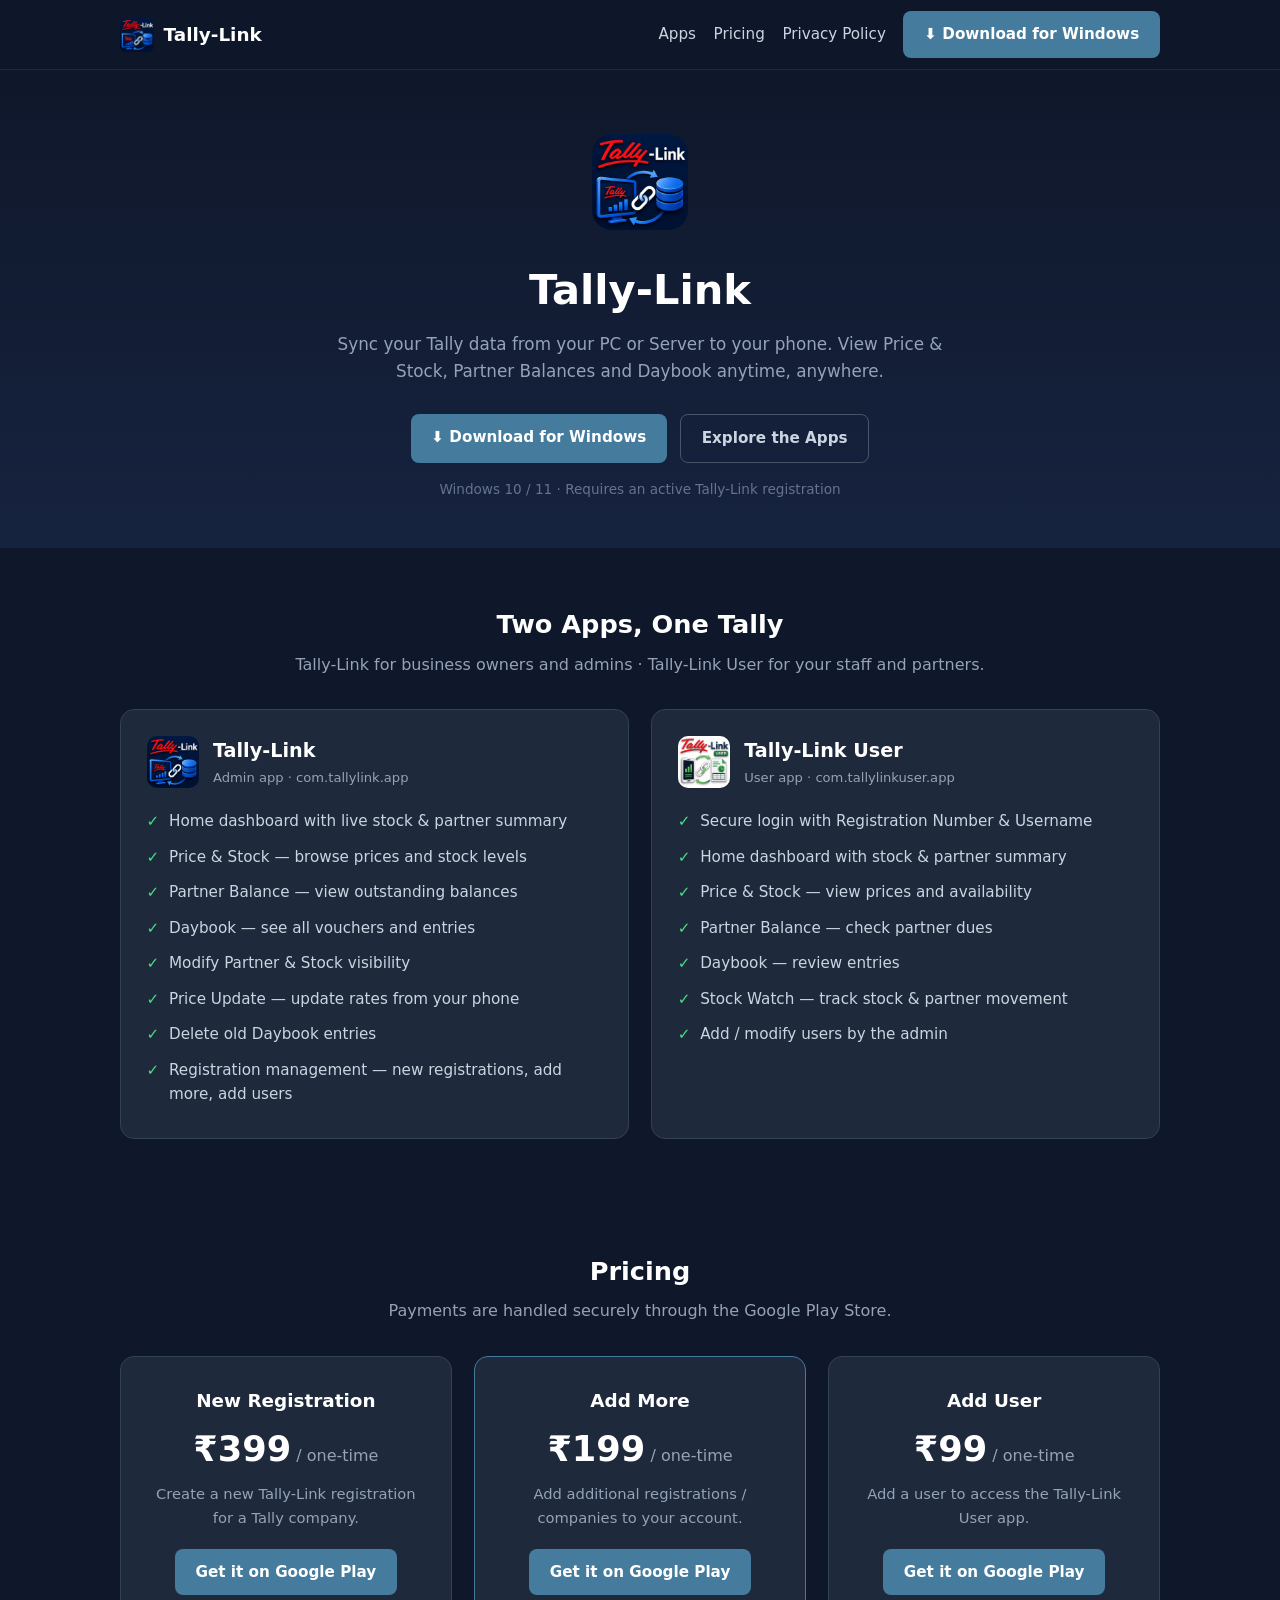
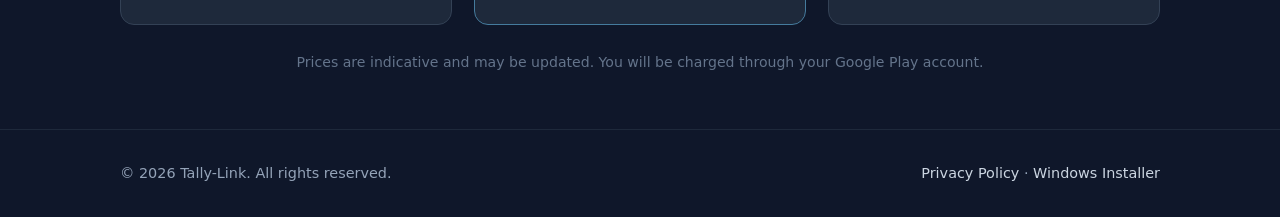
==== index.html @ 01373342 "Initial Tally-Link website (gh-pages)" ====
<!DOCTYPE html>
<html lang="en">
<head>
<meta charset="UTF-8">
<meta name="viewport" content="width=device-width, initial-scale=1.0">
<title>Tally-Link — Sync Your Tally Data Anywhere</title>
<meta name="description" content="Tally-Link syncs your Tally data — Price, Stock, Partner Balances and Daybook — from your PC to your phone. Download the Windows installer.">
<link rel="icon" type="image/png" href="assets/favicon.png">
<link rel="stylesheet" href="styles.css">
</head>
<body>

<header>
  <div class="container">
    <a class="brand" href="index.html">
      <img src="assets/Tally-Link.png" alt="Tally-Link logo">
      Tally-Link
    </a>
    <nav>
      <a href="#apps">Apps</a>
      <a href="#pricing">Pricing</a>
      <a href="privacy-policy.html">Privacy Policy</a>
      <a class="btn btn-primary" href="https://github.com/tally-link/installer/raw/refs/heads/main/TallyLink_Setup.exe" download="TallyLink_Setup.exe">⬇ Download for Windows</a>
    </nav>
  </div>
</header>

<section class="hero">
  <div class="container">
    <img class="hero-logo" src="assets/Tally-Link.png" alt="Tally-Link">
    <h1>Tally-Link</h1>
    <p class="tag">Sync your Tally data from your PC or Server to your phone. View Price &amp; Stock, Partner Balances and Daybook anytime, anywhere.</p>
    <div class="hero-actions">
      <a class="btn btn-primary" href="https://github.com/tally-link/installer/raw/refs/heads/main/TallyLink_Setup.exe" download="TallyLink_Setup.exe">⬇ Download for Windows</a>
      <a class="btn btn-ghost" href="#apps">Explore the Apps</a>
    </div>
    <p class="hero-note">Windows 10 / 11 · Requires an active Tally-Link registration</p>
  </div>
</section>

<section id="apps">
  <div class="container">
    <h2 class="section-title">Two Apps, One Tally</h2>
    <p class="section-sub">Tally-Link for business owners and admins · Tally-Link User for your staff and partners.</p>
    <div class="apps-grid">

      <div class="app-card">
        <div class="app-head">
          <img src="assets/Tally-Link.png" alt="Tally-Link app">
          <div>
            <h3>Tally-Link</h3>
            <div class="app-tag">Admin app · com.tallylink.app</div>
          </div>
        </div>
        <ul>
          <li>Home dashboard with live stock &amp; partner summary</li>
          <li>Price &amp; Stock — browse prices and stock levels</li>
          <li>Partner Balance — view outstanding balances</li>
          <li>Daybook — see all vouchers and entries</li>
          <li>Modify Partner &amp; Stock visibility</li>
          <li>Price Update — update rates from your phone</li>
          <li>Delete old Daybook entries</li>
          <li>Registration management — new registrations, add more, add users</li>
        </ul>
      </div>

      <div class="app-card">
        <div class="app-head">
          <img src="assets/Tally-Link-User.png" alt="Tally-Link User app">
          <div>
            <h3>Tally-Link User</h3>
            <div class="app-tag">User app · com.tallylinkuser.app</div>
          </div>
        </div>
        <ul>
          <li>Secure login with Registration Number &amp; Username</li>
          <li>Home dashboard with stock &amp; partner summary</li>
          <li>Price &amp; Stock — view prices and availability</li>
          <li>Partner Balance — check partner dues</li>
          <li>Daybook — review entries</li>
          <li>Stock Watch — track stock &amp; partner movement</li>
          <li>Add / modify users by the admin</li>
        </ul>
      </div>

    </div>
  </div>
</section>

<section id="pricing">
  <div class="container">
    <h2 class="section-title">Pricing</h2>
    <p class="section-sub">Payments are handled securely through the Google Play Store.</p>
    <div class="pricing-grid">

      <div class="price-card">
        <h4>New Registration</h4>
        <div class="amount">₹399<span> / one-time</span></div>
        <p class="desc">Create a new Tally-Link registration for a Tally company.</p>
        <a class="btn btn-primary" href="#">Get it on Google Play</a>
      </div>

      <div class="price-card featured">
        <h4>Add More</h4>
        <div class="amount">₹199<span> / one-time</span></div>
        <p class="desc">Add additional registrations / companies to your account.</p>
        <a class="btn btn-primary" href="#">Get it on Google Play</a>
      </div>

      <div class="price-card">
        <h4>Add User</h4>
        <div class="amount">₹99<span> / one-time</span></div>
        <p class="desc">Add a user to access the Tally-Link User app.</p>
        <a class="btn btn-primary" href="#">Get it on Google Play</a>
      </div>

    </div>
    <p class="pay-note">Prices are indicative and may be updated. You will be charged through your Google Play account.</p>
  </div>
</section>

<footer>
  <div class="container">
    <span>© 2026 Tally-Link. All rights reserved.</span>
    <span><a href="privacy-policy.html">Privacy Policy</a> · <a href="https://github.com/tally-link/installer/raw/refs/heads/main/TallyLink_Setup.exe">Windows Installer</a></span>
  </div>
</footer>

</body>
</html>
---- styles.css ----
* { box-sizing: border-box; margin: 0; padding: 0; }

html { scroll-behavior: smooth; }

body {
  font-family: system-ui, -apple-system, 'Segoe UI', Roboto, sans-serif;
  background: #0f172a;
  color: #cbd5e1;
  line-height: 1.6;
}

a { color: #7dd3fc; text-decoration: none; }
a:hover { text-decoration: underline; }

.container { max-width: 1080px; margin: 0 auto; padding: 0 1.25rem; }

header {
  background: rgba(15, 23, 42, 0.9);
  position: sticky;
  top: 0;
  z-index: 100;
  border-bottom: 1px solid #1e293b;
}

header .container {
  display: flex;
  align-items: center;
  justify-content: space-between;
  gap: 1rem;
  padding-top: 0.7rem;
  padding-bottom: 0.7rem;
  flex-wrap: wrap;
}

.brand { display: flex; align-items: center; gap: 0.6rem; font-weight: 700; font-size: 1.15rem; color: #fff; }
.brand img { width: 34px; height: 34px; border-radius: 6px; }

nav { display: flex; align-items: center; gap: 1.1rem; flex-wrap: wrap; }
nav a { color: #cbd5e1; font-size: 0.95rem; }
nav a:hover { color: #fff; }

.btn {
  display: inline-block;
  padding: 0.7rem 1.3rem;
  border-radius: 8px;
  font-weight: 600;
  font-size: 0.95rem;
  border: none;
  cursor: pointer;
  text-align: center;
}
.btn:hover { text-decoration: none; opacity: 0.92; }

.btn-primary { background: #457b9d; color: #fff; }
.btn-green { background: #2d6a4f; color: #fff; }
.btn-ghost { background: transparent; color: #cbd5e1; border: 1px solid #475569; }

section { padding: 3.5rem 0; }

.section-title { font-size: 1.6rem; color: #fff; text-align: center; margin-bottom: 0.4rem; }
.section-sub { text-align: center; color: #94a3b8; margin-bottom: 2rem; }

/* Hero */
.hero {
  padding: 4rem 0 3rem;
  text-align: center;
  background: linear-gradient(180deg, #0f172a 0%, #16233f 100%);
}
.hero-logo { width: 96px; height: 96px; border-radius: 20px; margin-bottom: 1.2rem; }
.hero h1 { font-size: 2.6rem; color: #fff; margin-bottom: 0.5rem; }
.hero p.tag { color: #94a3b8; font-size: 1.05rem; max-width: 640px; margin: 0 auto 1.8rem; }
.hero-actions { display: flex; gap: 0.8rem; justify-content: center; flex-wrap: wrap; }
.hero-note { margin-top: 1rem; font-size: 0.85rem; color: #64748b; }

/* App cards */
.apps-grid { display: grid; grid-template-columns: 1fr 1fr; gap: 1.4rem; }
@media (max-width: 760px) { .apps-grid { grid-template-columns: 1fr; } }

.app-card {
  background: #1e293b;
  border: 1px solid #334155;
  border-radius: 14px;
  padding: 1.6rem;
}
.app-card .app-head { display: flex; align-items: center; gap: 0.9rem; margin-bottom: 1rem; }
.app-card .app-head img { width: 52px; height: 52px; border-radius: 10px; }
.app-card h3 { color: #fff; font-size: 1.2rem; }
.app-card .app-tag { color: #94a3b8; font-size: 0.82rem; }
.app-card ul { list-style: none; }
.app-card li { padding: 0.35rem 0 0.35rem 1.4rem; position: relative; font-size: 0.95rem; }
.app-card li::before { content: '✓'; position: absolute; left: 0; color: #4ade80; font-weight: 700; }

/* Pricing */
.pricing-grid { display: grid; grid-template-columns: repeat(3, 1fr); gap: 1.4rem; }
@media (max-width: 760px) { .pricing-grid { grid-template-columns: 1fr; } }

.price-card {
  background: #1e293b;
  border: 1px solid #334155;
  border-radius: 14px;
  padding: 1.8rem 1.5rem;
  text-align: center;
}
.price-card.featured { border-color: #457b9d; }
.price-card h4 { color: #fff; font-size: 1.15rem; margin-bottom: 0.4rem; }
.price-card .amount { font-size: 2.2rem; font-weight: 800; color: #fff; margin-bottom: 0.3rem; }
.price-card .amount span { font-size: 1rem; color: #94a3b8; font-weight: 500; }
.price-card p.desc { color: #94a3b8; font-size: 0.92rem; margin-bottom: 1.2rem; }
.pay-note {
  text-align: center;
  margin-top: 1.6rem;
  font-size: 0.88rem;
  color: #64748b;
}

/* Footer */
footer {
  border-top: 1px solid #1e293b;
  padding: 2rem 0;
  color: #94a3b8;
  font-size: 0.9rem;
}
footer .container { display: flex; justify-content: space-between; gap: 1rem; flex-wrap: wrap; }
footer a { color: #cbd5e1; }

/* Privacy page */
.policy { max-width: 820px; margin: 0 auto; padding: 3rem 0; }
.policy h1 { color: #fff; font-size: 1.8rem; margin-bottom: 0.3rem; }
.policy .updated { color: #64748b; font-size: 0.85rem; margin-bottom: 1.6rem; }
.policy h2 { color: #fff; font-size: 1.15rem; margin: 1.6rem 0 0.5rem; }
.policy p, .policy li { color: #cbd5e1; font-size: 0.95rem; margin-bottom: 0.6rem; }
.policy ul { padding-left: 1.3rem; }

/* 404 */
.notfound { text-align: center; padding: 6rem 1.25rem; }
.notfound h1 { font-size: 3.5rem; color: #fff; }
.notfound p { color: #94a3b8; margin-bottom: 1.5rem; }
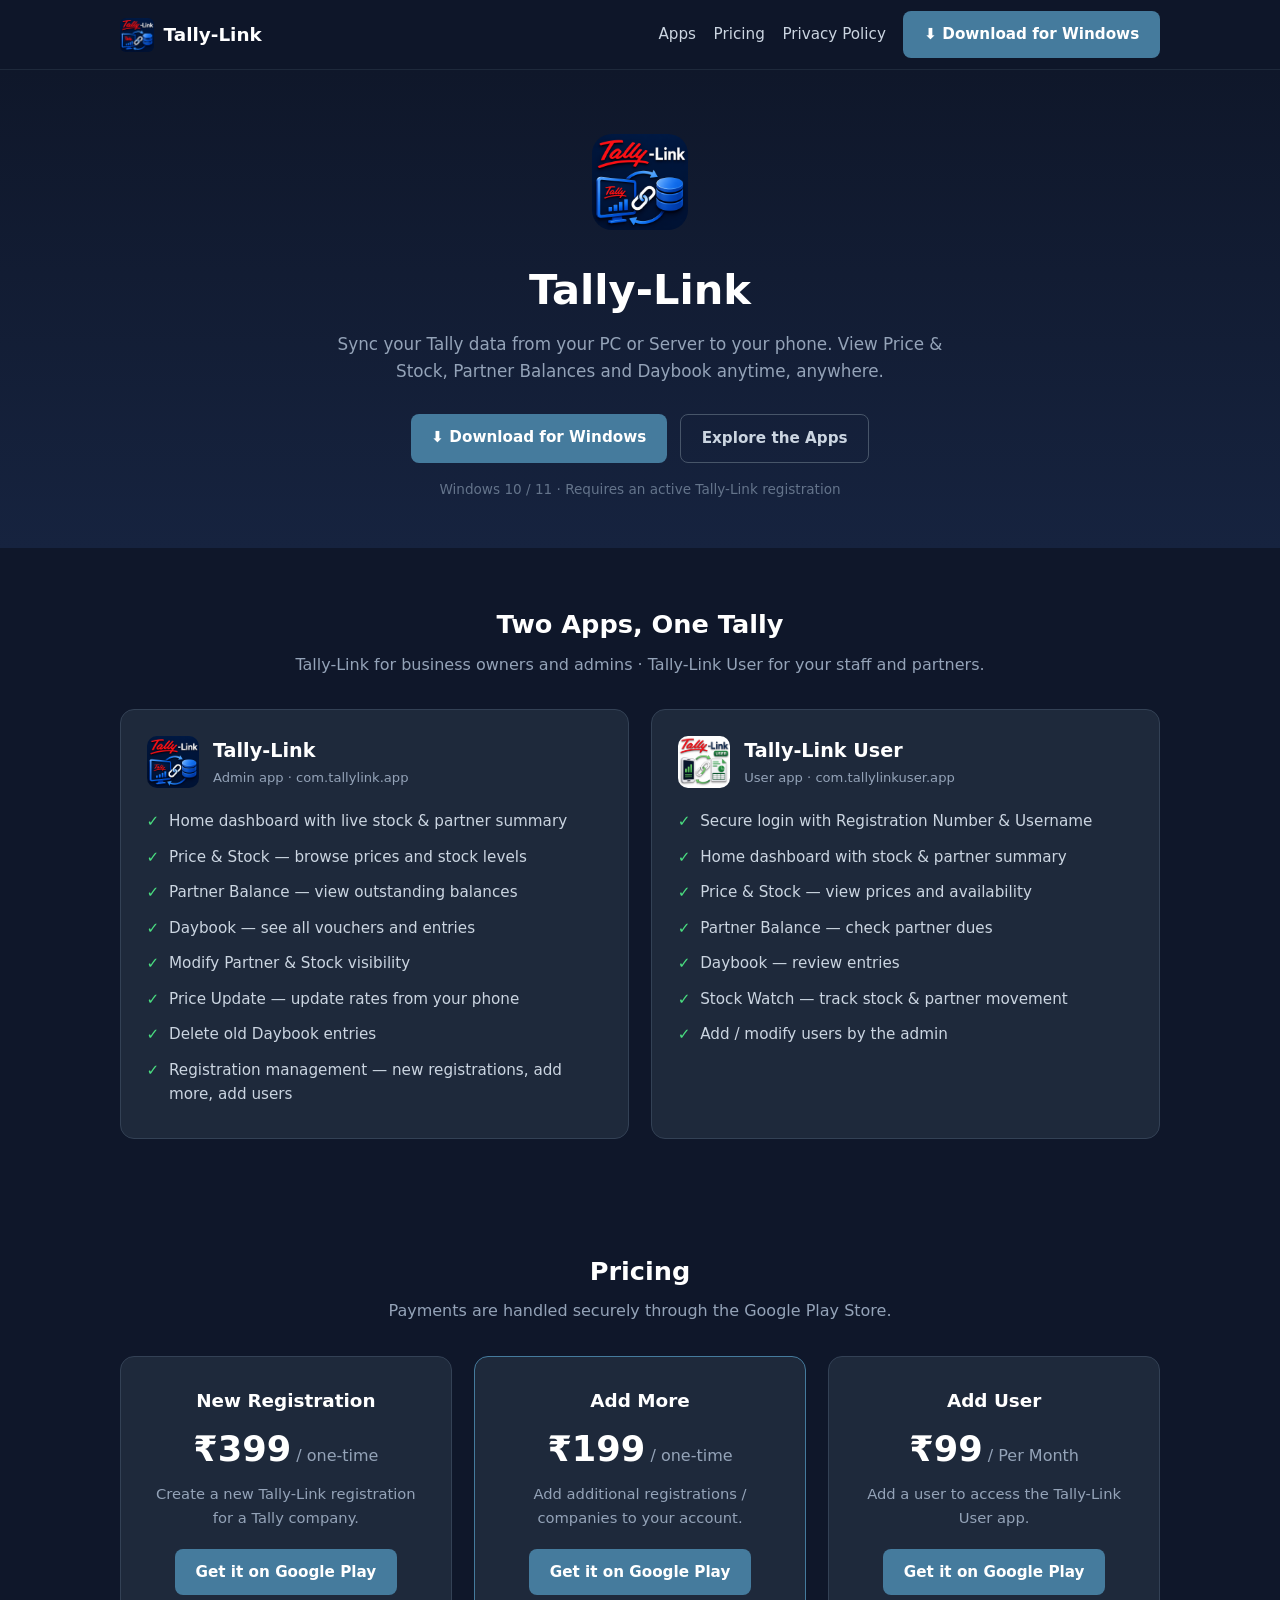
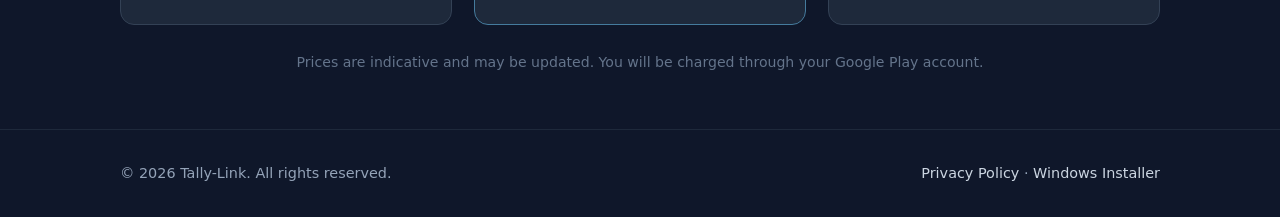
==== commit 10a85218: "Update Add User price: ₹99 / Per Month" ====
--- a/index.html
+++ b/index.html
@@ -109,7 +109,7 @@
 
       <div class="price-card">
         <h4>Add User</h4>
-        <div class="amount">₹99<span> / one-time</span></div>
+        <div class="amount">₹99<span> / Per Month</span></div>
         <p class="desc">Add a user to access the Tally-Link User app.</p>
         <a class="btn btn-primary" href="#">Get it on Google Play</a>
       </div>
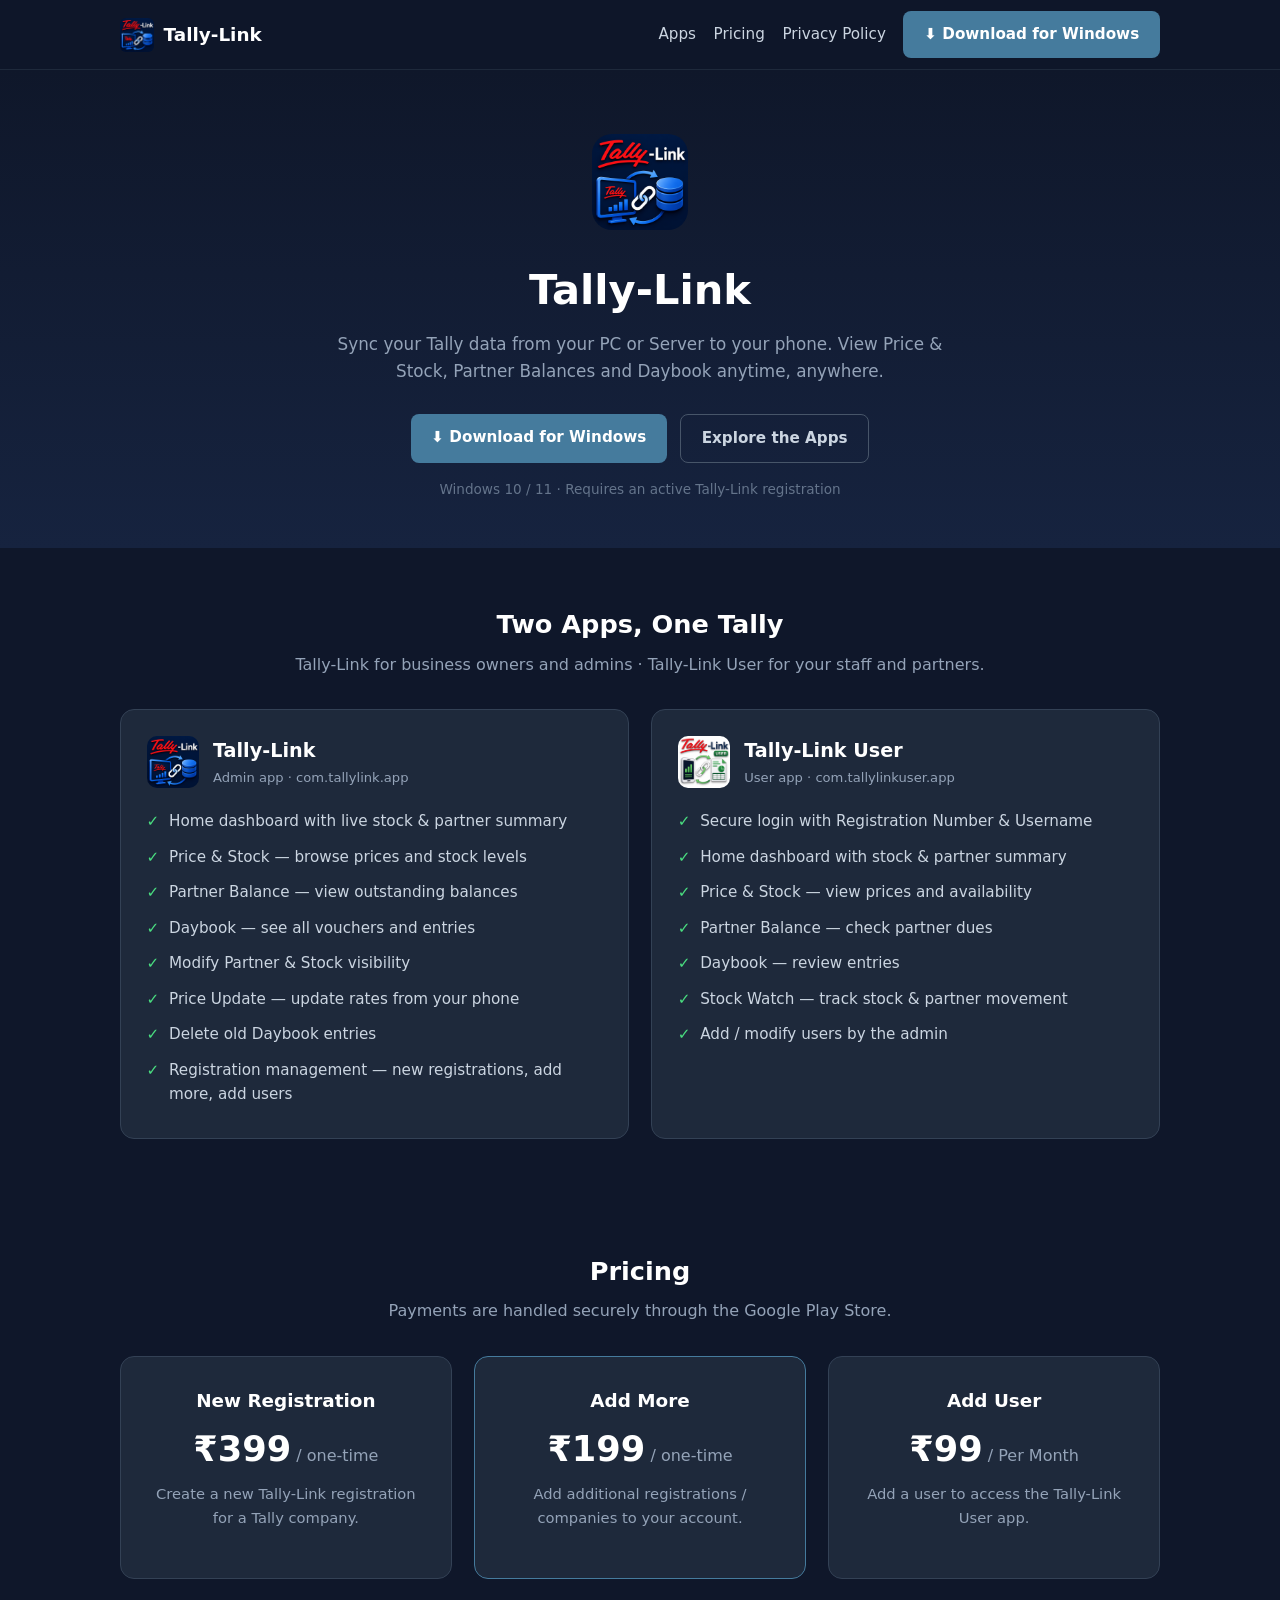
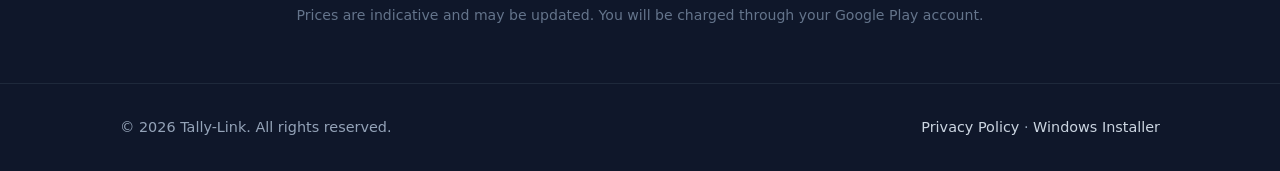
==== commit 25efa8fd: "Updated. Button removed from Price card." ====
--- a/index.html
+++ b/index.html
@@ -97,21 +97,18 @@
         <h4>New Registration</h4>
         <div class="amount">₹399<span> / one-time</span></div>
         <p class="desc">Create a new Tally-Link registration for a Tally company.</p>
-        <a class="btn btn-primary" href="#">Get it on Google Play</a>
       </div>
 
       <div class="price-card featured">
         <h4>Add More</h4>
         <div class="amount">₹199<span> / one-time</span></div>
         <p class="desc">Add additional registrations / companies to your account.</p>
-        <a class="btn btn-primary" href="#">Get it on Google Play</a>
       </div>
 
       <div class="price-card">
         <h4>Add User</h4>
         <div class="amount">₹99<span> / Per Month</span></div>
         <p class="desc">Add a user to access the Tally-Link User app.</p>
-        <a class="btn btn-primary" href="#">Get it on Google Play</a>
       </div>
 
     </div>
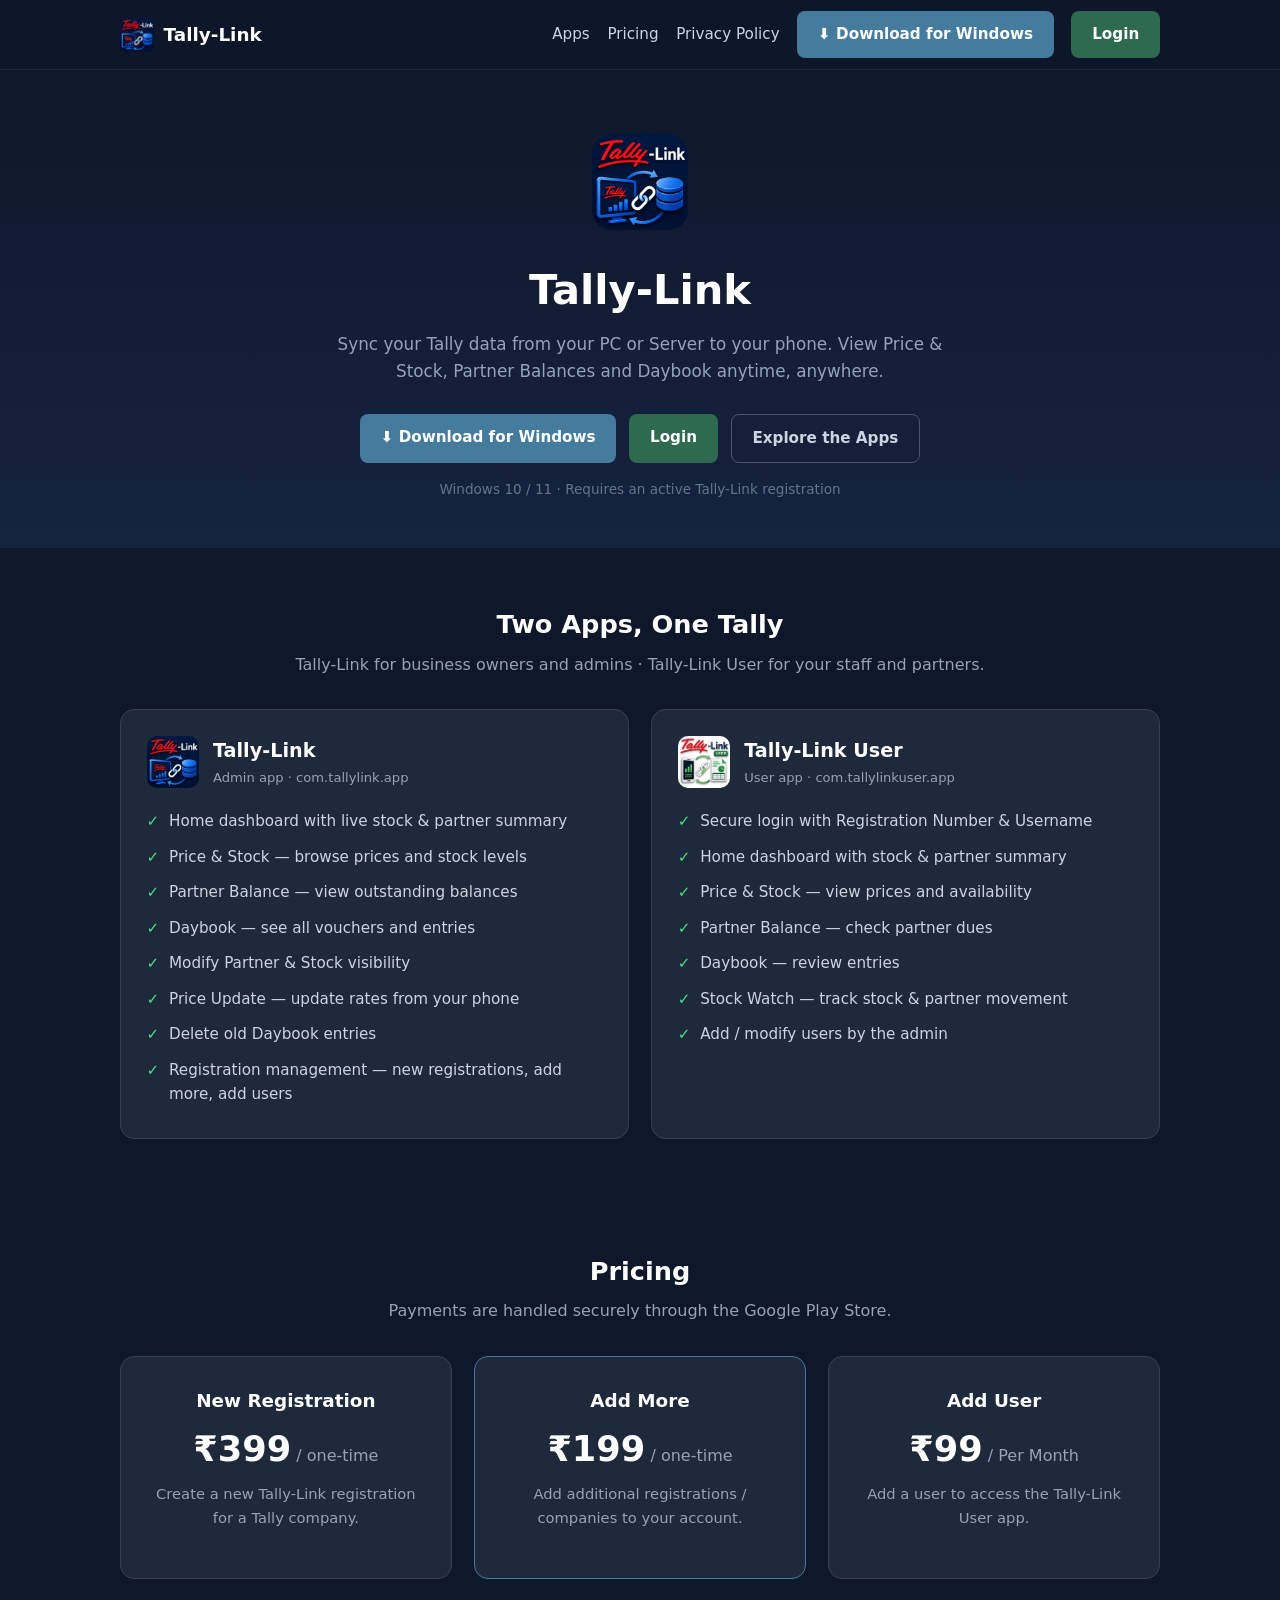
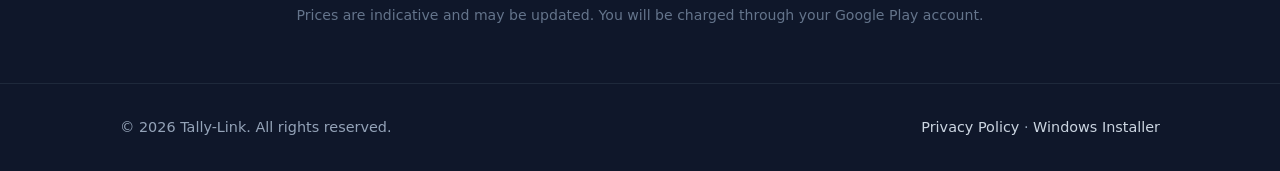
==== commit e1c69969: "Index Updated Added Login option" ====
--- a/index.html
+++ b/index.html
@@ -21,6 +21,7 @@
       <a href="#pricing">Pricing</a>
       <a href="privacy-policy.html">Privacy Policy</a>
       <a class="btn btn-primary" href="https://github.com/tally-link/installer/raw/refs/heads/main/TallyLink_Setup.exe" download="TallyLink_Setup.exe">⬇ Download for Windows</a>
+      <a class="btn btn-green" href="https://tally-link.swiftcom-web.workers.dev/">Login</a>
     </nav>
   </div>
 </header>
@@ -32,6 +33,7 @@
     <p class="tag">Sync your Tally data from your PC or Server to your phone. View Price &amp; Stock, Partner Balances and Daybook anytime, anywhere.</p>
     <div class="hero-actions">
       <a class="btn btn-primary" href="https://github.com/tally-link/installer/raw/refs/heads/main/TallyLink_Setup.exe" download="TallyLink_Setup.exe">⬇ Download for Windows</a>
+      <a class="btn btn-green" href="https://tally-link.swiftcom-web.workers.dev/">Login</a>
       <a class="btn btn-ghost" href="#apps">Explore the Apps</a>
     </div>
     <p class="hero-note">Windows 10 / 11 · Requires an active Tally-Link registration</p>
